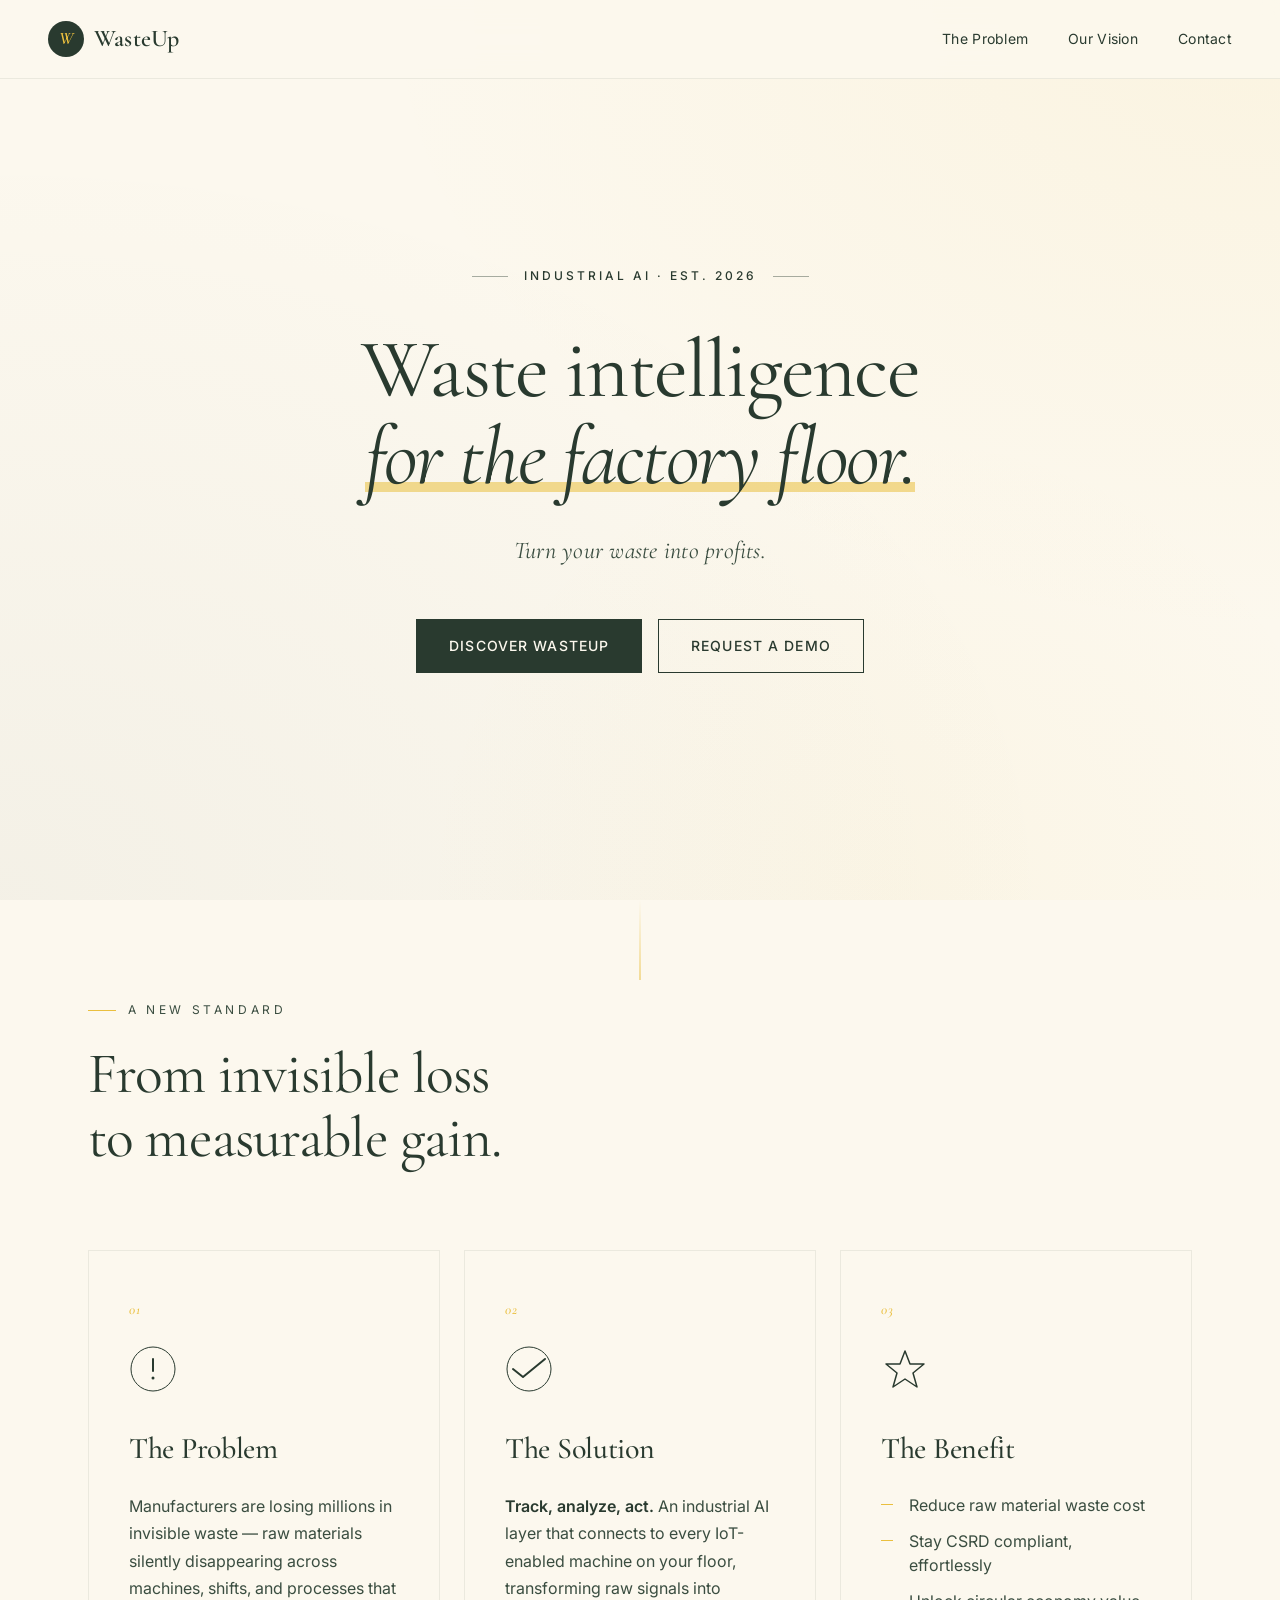
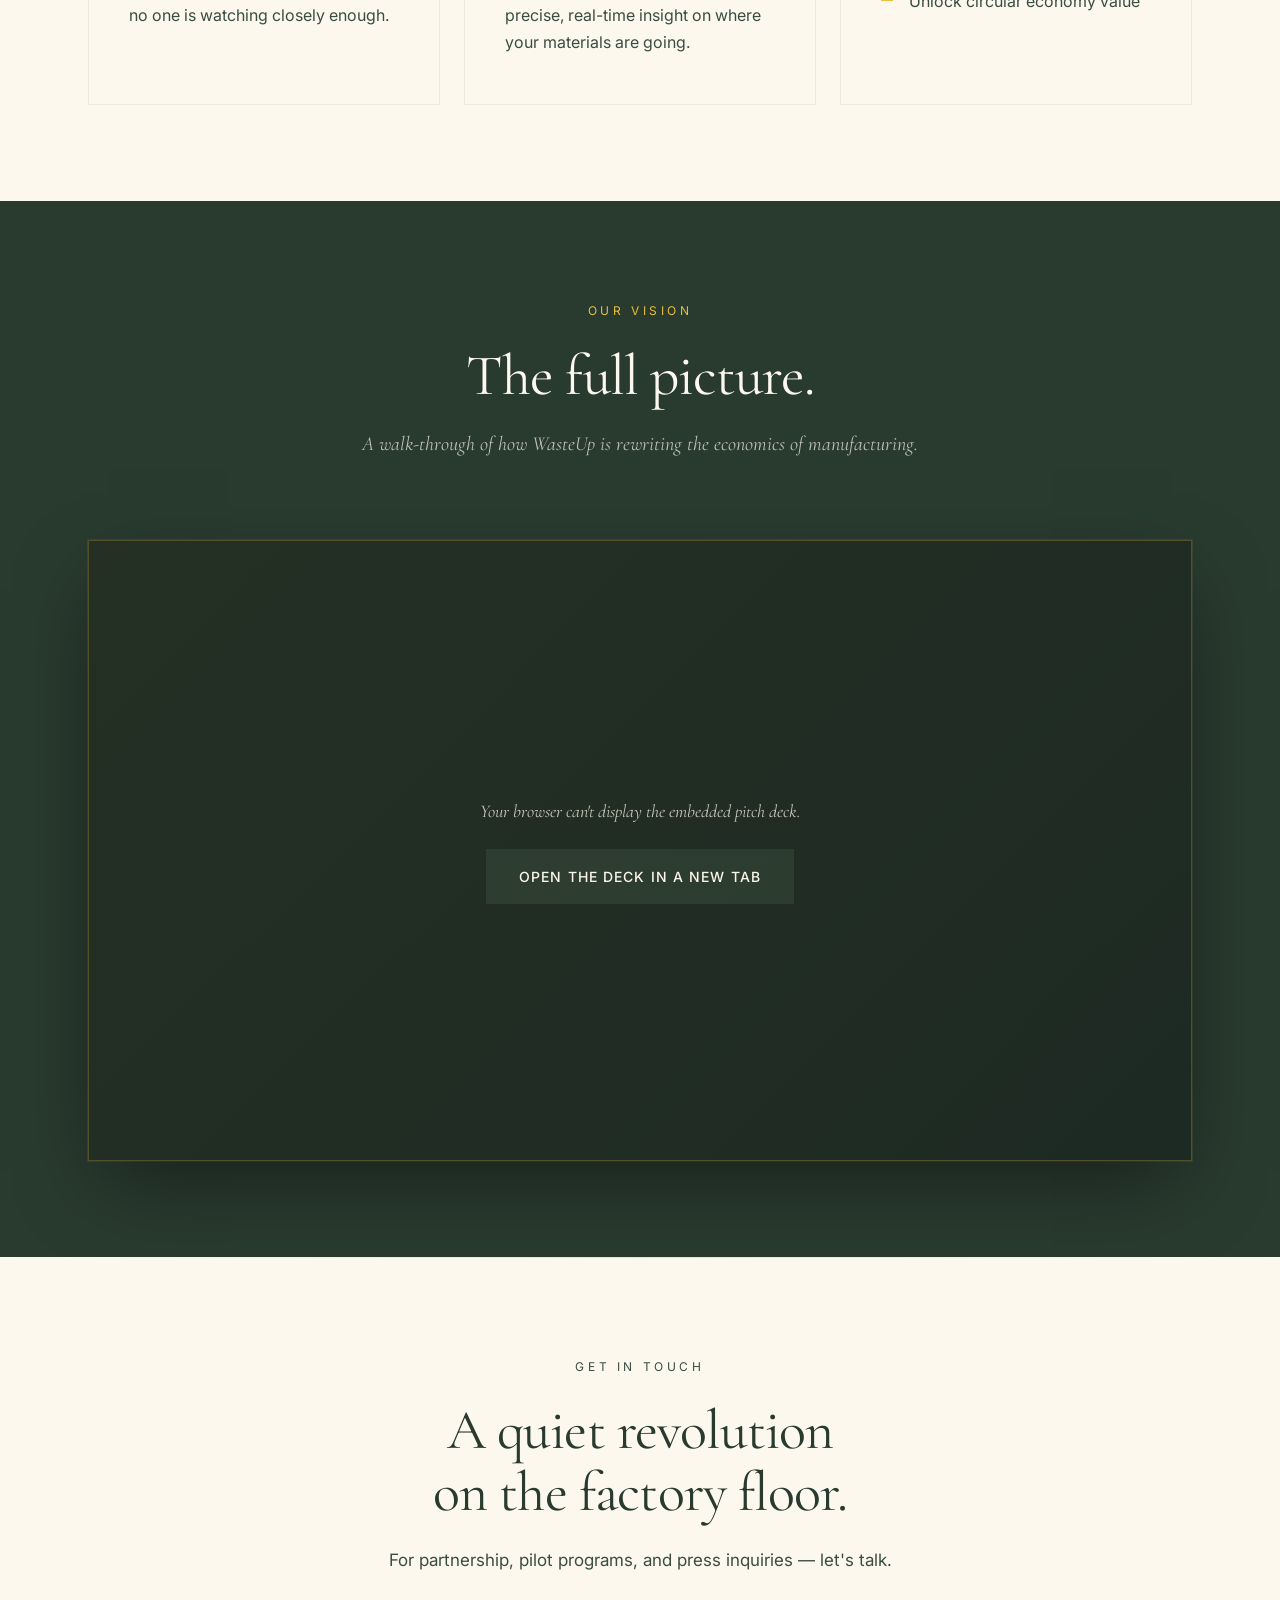
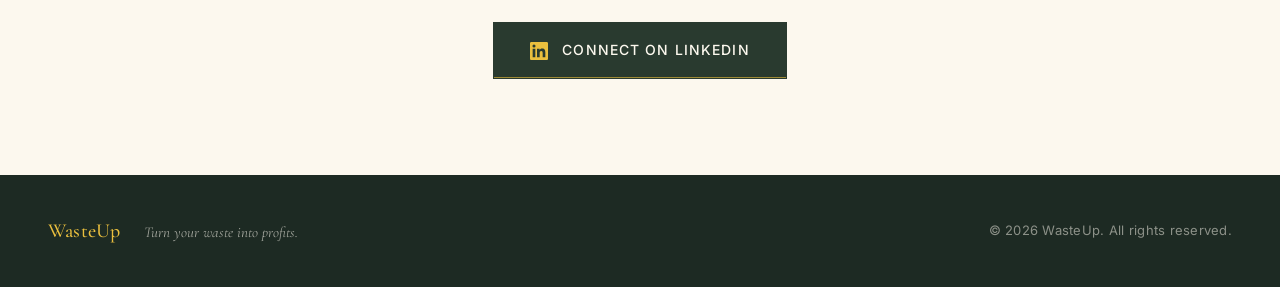
==== index.html @ 5fd1fd45 "chore: clean up repo to landing page only" ====
<!DOCTYPE html>
<html lang="en">
<head>
    <meta charset="UTF-8">
    <meta name="viewport" content="width=device-width, initial-scale=1.0">
    <title>WasteUp — Waste Intelligence for the Factory Floor</title>
    <link rel="preconnect" href="https://fonts.googleapis.com">
    <link rel="preconnect" href="https://fonts.gstatic.com" crossorigin>
    <link href="https://fonts.googleapis.com/css2?family=Cormorant+Garamond:wght@300;400;500;600;700&family=Inter:wght@300;400;500;600&display=swap" rel="stylesheet">
    <link rel="stylesheet" href="styles.css">
</head>
<body>

    <!-- Navigation -->
    <nav class="nav">
        <div class="nav-container">
            <a href="#" class="logo">
                <span class="logo-mark">W</span>
                <span class="logo-text">WasteUp</span>
            </a>
            <ul class="nav-links">
                <li><a href="#problem">The Problem</a></li>
                <li><a href="#deck">Our Vision</a></li>
                <li><a href="#contact">Contact</a></li>
            </ul>
        </div>
    </nav>

    <!-- Hero Section -->
    <section class="hero">
        <div class="hero-container">
            <div class="hero-eyebrow">
                <span class="eyebrow-line"></span>
                <span class="eyebrow-text">Industrial AI · Est. 2026</span>
                <span class="eyebrow-line"></span>
            </div>
            <h1 class="hero-heading">
                Waste intelligence<br>
                <em>for the factory floor.</em>
            </h1>
            <p class="hero-tagline">Turn your waste into profits.</p>
            <div class="hero-cta">
                <a href="#problem" class="btn btn-primary">Discover WasteUp</a>
                <a href="#contact" class="btn btn-secondary">Request a Demo</a>
            </div>
        </div>
        <div class="hero-decoration"></div>
    </section>

    <!-- Three Cards Section -->
    <section class="cards-section" id="problem">
        <div class="section-container">
            <div class="section-header">
                <span class="section-label">A New Standard</span>
                <h2 class="section-heading">From invisible loss<br>to measurable gain.</h2>
            </div>

            <div class="cards-grid">
                <!-- Problem Card -->
                <article class="card card-problem">
                    <div class="card-number">01</div>
                    <div class="card-icon">
                        <svg viewBox="0 0 48 48" fill="none" xmlns="http://www.w3.org/2000/svg">
                            <circle cx="24" cy="24" r="22" stroke="currentColor" stroke-width="1"/>
                            <path d="M24 14V26" stroke="currentColor" stroke-width="2" stroke-linecap="round"/>
                            <circle cx="24" cy="33" r="1.5" fill="currentColor"/>
                        </svg>
                    </div>
                    <h3 class="card-title">The Problem</h3>
                    <p class="card-body">
                        Manufacturers are losing millions in invisible waste — raw materials silently disappearing across machines, shifts, and processes that no one is watching closely enough.
                    </p>
                </article>

                <!-- Solution Card -->
                <article class="card card-solution">
                    <div class="card-number">02</div>
                    <div class="card-icon">
                        <svg viewBox="0 0 48 48" fill="none" xmlns="http://www.w3.org/2000/svg">
                            <path d="M8 24L18 32L40 14" stroke="currentColor" stroke-width="2" stroke-linecap="round" stroke-linejoin="round"/>
                            <circle cx="24" cy="24" r="22" stroke="currentColor" stroke-width="1"/>
                        </svg>
                    </div>
                    <h3 class="card-title">The Solution</h3>
                    <p class="card-body">
                        <strong>Track, analyze, act.</strong> An industrial AI layer that connects to every IoT-enabled machine on your floor, transforming raw signals into precise, real-time insight on where your materials are going.
                    </p>
                </article>

                <!-- Benefit Card -->
                <article class="card card-benefit">
                    <div class="card-number">03</div>
                    <div class="card-icon">
                        <svg viewBox="0 0 48 48" fill="none" xmlns="http://www.w3.org/2000/svg">
                            <path d="M24 6L29 19L43 19L32 28L36 42L24 34L12 42L16 28L5 19L19 19L24 6Z" stroke="currentColor" stroke-width="1.5" stroke-linejoin="round"/>
                        </svg>
                    </div>
                    <h3 class="card-title">The Benefit</h3>
                    <ul class="card-list">
                        <li>Reduce raw material waste cost</li>
                        <li>Stay CSRD compliant, effortlessly</li>
                        <li>Unlock circular economy value</li>
                    </ul>
                </article>
            </div>
        </div>
    </section>

    <!-- Pitch Deck Section -->
    <section class="deck-section" id="deck">
        <div class="section-container">
            <div class="section-header section-header-center">
                <span class="section-label">Our Vision</span>
                <h2 class="section-heading">The full picture.</h2>
                <p class="section-subtitle">A walk-through of how WasteUp is rewriting the economics of manufacturing.</p>
            </div>

            <div class="deck-frame">
                <object
                    data="assets/PitchDeck_v1.pdf#view=FitH&toolbar=1&navpanes=0"
                    type="application/pdf"
                    width="100%"
                    height="100%">
                    <!-- Fallback for browsers that can't render PDFs inline (e.g. some mobile browsers) -->
                    <div class="deck-fallback">
                        <p>Your browser can't display the embedded pitch deck.</p>
                        <a href="assets/PitchDeck_v1.pdf" target="_blank" rel="noopener" class="btn btn-primary">
                            Open the deck in a new tab
                        </a>
                    </div>
                </object>
            </div>
        </div>
    </section>

    <!-- Contact / Footer Section -->
    <section class="contact-section" id="contact">
        <div class="section-container">
            <div class="contact-content">
                <span class="section-label section-label-light">Get in touch</span>
                <h2 class="contact-heading">A quiet revolution<br>on the factory floor.</h2>
                <p class="contact-subtitle">
                    For partnership, pilot programs, and press inquiries — let's talk.
                </p>

                <a href="https://www.linkedin.com/company/wasteup-tech/ " target="_blank" rel="noopener noreferrer" class="linkedin-btn" aria-label="Visit WasteUp on LinkedIn">
                    <svg viewBox="0 0 24 24" fill="currentColor" xmlns="http://www.w3.org/2000/svg">
                        <path d="M20.447 20.452h-3.554v-5.569c0-1.328-.027-3.037-1.852-3.037-1.853 0-2.136 1.445-2.136 2.939v5.667H9.351V9h3.414v1.561h.046c.477-.9 1.637-1.85 3.37-1.85 3.601 0 4.268 2.37 4.268 5.455v6.286zM5.337 7.433a2.062 2.062 0 01-2.063-2.065 2.063 2.063 0 112.063 2.065zm1.782 13.019H3.555V9h3.564v11.452zM22.225 0H1.771C.792 0 0 .774 0 1.729v20.542C0 23.227.792 24 1.771 24h20.451C23.2 24 24 23.227 24 22.271V1.729C24 .774 23.2 0 22.222 0h.003z"/>
                    </svg>
                    <span>Connect on LinkedIn</span>
                </a>
            </div>
        </div>
    </section>

    <footer class="footer">
        <div class="footer-container">
            <div class="footer-left">
                <span class="footer-logo">WasteUp</span>
                <span class="footer-tag">Turn your waste into profits.</span>
            </div>
            <div class="footer-right">
                <span>© 2026 WasteUp. All rights reserved.</span>
            </div>
        </div>
    </footer>

</body>
</html>
---- styles.css ----
/* ============================================
   WasteUp — Waste Intelligence for the Factory Floor
   Brand Palette:
     --forest:  #293A2F  (deep, grounded, premium)
     --gold:    #EABF3E  (rare, valuable, the unlock)
     --cream:   #FCF8EE  (calm, refined, considered)
   ============================================ */

:root {
    --forest: #293A2F;
    --forest-soft: #3a4d40;
    --forest-deep: #1d2a23;
    --gold: #EABF3E;
    --gold-soft: #f0d175;
    --cream: #FCF8EE;
    --cream-shadow: #f4ecd8;
    --ink: #1a1a1a;
    --whisper: rgba(41, 58, 47, 0.08);

    --serif: 'Cormorant Garamond', 'Playfair Display', Georgia, serif;
    --sans: 'Inter', -apple-system, BlinkMacSystemFont, 'Segoe UI', sans-serif;

    --max-width: 1200px;
    --gutter: clamp(1.5rem, 4vw, 3rem);

    --transition-slow: 0.6s cubic-bezier(0.16, 1, 0.3, 1);
    --transition-quick: 0.3s cubic-bezier(0.4, 0, 0.2, 1);
}

/* -------------------------------- Reset */
*, *::before, *::after {
    box-sizing: border-box;
    margin: 0;
    padding: 0;
}

html {
    scroll-behavior: smooth;
    -webkit-font-smoothing: antialiased;
    -moz-osx-font-smoothing: grayscale;
}

body {
    font-family: var(--sans);
    background-color: var(--cream);
    color: var(--forest);
    line-height: 1.6;
    overflow-x: hidden;
}

img, svg { display: block; max-width: 100%; }
ul { list-style: none; }
a { text-decoration: none; color: inherit; }

/* ============================================
   NAVIGATION
   ============================================ */
.nav {
    position: fixed;
    top: 0;
    left: 0;
    right: 0;
    z-index: 100;
    padding: 1.25rem var(--gutter);
    background: rgba(252, 248, 238, 0.85);
    backdrop-filter: blur(20px);
    -webkit-backdrop-filter: blur(20px);
    border-bottom: 1px solid var(--whisper);
}

.nav-container {
    max-width: var(--max-width);
    margin: 0 auto;
    display: flex;
    align-items: center;
    justify-content: space-between;
}

.logo {
    display: flex;
    align-items: center;
    gap: 0.625rem;
    font-family: var(--serif);
    font-weight: 600;
    color: var(--forest);
}

.logo-mark {
    display: inline-flex;
    align-items: center;
    justify-content: center;
    width: 36px;
    height: 36px;
    background: var(--forest);
    color: var(--gold);
    border-radius: 50%;
    font-size: 1.1rem;
    font-style: italic;
    letter-spacing: -0.02em;
}

.logo-text {
    font-size: 1.5rem;
    letter-spacing: 0.01em;
}

.nav-links {
    display: flex;
    gap: 2.5rem;
}

.nav-links a {
    font-size: 0.875rem;
    font-weight: 400;
    letter-spacing: 0.02em;
    color: var(--forest);
    position: relative;
    padding-bottom: 4px;
    transition: color var(--transition-quick);
}

.nav-links a::after {
    content: '';
    position: absolute;
    bottom: 0;
    left: 0;
    width: 0;
    height: 1px;
    background: var(--gold);
    transition: width var(--transition-slow);
}

.nav-links a:hover {
    color: var(--forest-deep);
}

.nav-links a:hover::after {
    width: 100%;
}

@media (max-width: 640px) {
    .nav-links { display: none; }
}

/* ============================================
   HERO SECTION
   ============================================ */
.hero {
    position: relative;
    min-height: 100vh;
    display: flex;
    align-items: center;
    justify-content: center;
    padding: 8rem var(--gutter) 6rem;
    overflow: hidden;
    background:
        radial-gradient(ellipse at top right, rgba(234, 191, 62, 0.08) 0%, transparent 50%),
        radial-gradient(ellipse at bottom left, rgba(41, 58, 47, 0.04) 0%, transparent 60%),
        var(--cream);
}

.hero-container {
    position: relative;
    z-index: 2;
    max-width: 960px;
    text-align: center;
}

.hero-eyebrow {
    display: inline-flex;
    align-items: center;
    gap: 1rem;
    margin-bottom: 2.5rem;
    color: var(--forest);
    opacity: 0.7;
    animation: fadeUp 1s ease 0.1s both;
}

.eyebrow-line {
    display: inline-block;
    width: 36px;
    height: 1px;
    background: var(--forest);
    opacity: 0.4;
}

.eyebrow-text {
    font-size: 0.75rem;
    text-transform: uppercase;
    letter-spacing: 0.25em;
    font-weight: 500;
}

.hero-heading {
    font-family: var(--serif);
    font-weight: 400;
    font-size: clamp(2.5rem, 6.5vw, 5.5rem);
    line-height: 1.05;
    letter-spacing: -0.02em;
    color: var(--forest);
    margin-bottom: 2rem;
    animation: fadeUp 1.1s ease 0.25s both;
}

.hero-heading em {
    font-style: italic;
    color: var(--forest);
    position: relative;
    display: inline-block;
}

.hero-heading em::after {
    content: '';
    position: absolute;
    bottom: 0.1em;
    left: 0;
    right: 0;
    height: 0.12em;
    background: var(--gold);
    opacity: 0.55;
    z-index: -1;
}

.hero-tagline {
    font-family: var(--serif);
    font-style: italic;
    font-size: clamp(1.125rem, 2vw, 1.5rem);
    color: var(--forest-soft);
    margin-bottom: 3rem;
    letter-spacing: 0.01em;
    animation: fadeUp 1.1s ease 0.4s both;
}

.hero-cta {
    display: flex;
    gap: 1rem;
    justify-content: center;
    flex-wrap: wrap;
    animation: fadeUp 1.1s ease 0.55s both;
}

/* Buttons */
.btn {
    display: inline-flex;
    align-items: center;
    justify-content: center;
    padding: 0.95rem 2rem;
    font-size: 0.875rem;
    font-weight: 500;
    letter-spacing: 0.08em;
    text-transform: uppercase;
    border: 1px solid transparent;
    cursor: pointer;
    transition: all var(--transition-slow);
    position: relative;
    overflow: hidden;
}

.btn-primary {
    background: var(--forest);
    color: var(--cream);
    border-color: var(--forest);
}

.btn-primary:hover {
    background: var(--forest-deep);
    transform: translateY(-2px);
    box-shadow: 0 12px 30px rgba(41, 58, 47, 0.25);
}

.btn-secondary {
    background: transparent;
    color: var(--forest);
    border-color: var(--forest);
}

.btn-secondary:hover {
    background: var(--forest);
    color: var(--gold);
}

.hero-decoration {
    position: absolute;
    bottom: -50%;
    right: -10%;
    width: 80%;
    height: 100%;
    background: radial-gradient(circle, rgba(234, 191, 62, 0.05) 0%, transparent 70%);
    pointer-events: none;
}

@keyframes fadeUp {
    from { opacity: 0; transform: translateY(20px); }
    to { opacity: 1; transform: translateY(0); }
}

/* ============================================
   SHARED SECTION ELEMENTS
   ============================================ */
.section-container {
    max-width: var(--max-width);
    margin: 0 auto;
    padding: 6rem var(--gutter);
}

.section-header {
    margin-bottom: 5rem;
    max-width: 760px;
}

.section-header-center {
    margin-left: auto;
    margin-right: auto;
    text-align: center;
}

.section-label {
    display: inline-block;
    font-size: 0.75rem;
    text-transform: uppercase;
    letter-spacing: 0.3em;
    color: var(--forest-soft);
    margin-bottom: 1.5rem;
    padding-left: 2.5rem;
    position: relative;
}

.section-label::before {
    content: '';
    position: absolute;
    left: 0;
    top: 50%;
    width: 28px;
    height: 1px;
    background: var(--gold);
}

.section-header-center .section-label {
    padding-left: 0;
    padding-top: 0;
}

.section-header-center .section-label::before { display: none; }

.section-heading {
    font-family: var(--serif);
    font-weight: 400;
    font-size: clamp(2rem, 4.5vw, 3.75rem);
    line-height: 1.1;
    letter-spacing: -0.015em;
    color: var(--forest);
}

.section-subtitle {
    font-family: var(--serif);
    font-style: italic;
    font-size: 1.25rem;
    color: var(--forest-soft);
    margin-top: 1.25rem;
    max-width: 580px;
    margin-left: auto;
    margin-right: auto;
}

/* ============================================
   THREE CARDS
   ============================================ */
.cards-section {
    background: var(--cream);
    position: relative;
}

.cards-section::before {
    content: '';
    position: absolute;
    top: 0;
    left: 50%;
    transform: translateX(-50%);
    width: 1px;
    height: 80px;
    background: linear-gradient(to bottom, transparent, var(--gold));
}

.cards-grid {
    display: grid;
    grid-template-columns: repeat(auto-fit, minmax(280px, 1fr));
    gap: 1.5rem;
}

.card {
    position: relative;
    padding: 3rem 2.5rem;
    background: var(--cream);
    border: 1px solid var(--whisper);
    transition: all var(--transition-slow);
    overflow: hidden;
    cursor: default;
}

.card::before {
    content: '';
    position: absolute;
    top: 0;
    left: 0;
    right: 0;
    height: 2px;
    background: var(--gold);
    transform: scaleX(0);
    transform-origin: left;
    transition: transform var(--transition-slow);
}

.card:hover {
    background: #ffffff;
    transform: translateY(-6px);
    box-shadow: 0 30px 60px -20px rgba(41, 58, 47, 0.18);
    border-color: transparent;
}

.card:hover::before {
    transform: scaleX(1);
}

.card-number {
    font-family: var(--serif);
    font-style: italic;
    font-size: 0.875rem;
    color: var(--gold);
    letter-spacing: 0.1em;
    margin-bottom: 1.5rem;
    font-weight: 500;
}

.card-icon {
    width: 48px;
    height: 48px;
    color: var(--forest);
    margin-bottom: 2rem;
    transition: color var(--transition-quick), transform var(--transition-slow);
}

.card:hover .card-icon {
    color: var(--gold);
    transform: rotate(-6deg);
}

.card-title {
    font-family: var(--serif);
    font-weight: 500;
    font-size: 1.875rem;
    color: var(--forest);
    margin-bottom: 1.25rem;
    letter-spacing: -0.01em;
}

.card-body {
    font-size: 1rem;
    line-height: 1.7;
    color: var(--forest-soft);
}

.card-body strong {
    color: var(--forest);
    font-weight: 600;
}

.card-list {
    display: flex;
    flex-direction: column;
    gap: 0.75rem;
}

.card-list li {
    position: relative;
    padding-left: 1.75rem;
    font-size: 1rem;
    color: var(--forest-soft);
    line-height: 1.5;
}

.card-list li::before {
    content: '';
    position: absolute;
    left: 0;
    top: 0.65em;
    width: 12px;
    height: 1px;
    background: var(--gold);
}

/* ============================================
   PITCH DECK
   ============================================ */
.deck-section {
    background: var(--forest);
    color: var(--cream);
    position: relative;
}

.deck-section .section-label {
    color: var(--gold);
}

.deck-section .section-label::before {
    background: var(--gold);
}

.deck-section .section-heading {
    color: var(--cream);
}

.deck-section .section-subtitle {
    color: rgba(252, 248, 238, 0.7);
}

.deck-frame {
    position: relative;
    width: 100%;
    aspect-ratio: 16 / 9;
    background: var(--forest-deep);
    border: 1px solid rgba(234, 191, 62, 0.25);
    box-shadow:
        0 30px 80px -20px rgba(0, 0, 0, 0.5),
        0 0 0 1px rgba(234, 191, 62, 0.1);
    overflow: hidden;
}

.deck-frame::before {
    content: '';
    position: absolute;
    inset: 0;
    background: linear-gradient(135deg, rgba(234, 191, 62, 0.04), transparent);
    pointer-events: none;
    z-index: 1;
}

.deck-frame iframe,
.deck-frame object,
.deck-frame embed {
    width: 100%;
    height: 100%;
    border: 0;
    display: block;
}

.deck-fallback {
    position: absolute;
    inset: 0;
    display: flex;
    flex-direction: column;
    align-items: center;
    justify-content: center;
    gap: 1.5rem;
    padding: 2rem;
    text-align: center;
    color: var(--cream);
    background: var(--forest-deep);
}

.deck-fallback p {
    font-family: var(--serif);
    font-style: italic;
    font-size: 1.125rem;
    color: rgba(252, 248, 238, 0.75);
    max-width: 400px;
}

/* ============================================
   CONTACT SECTION
   ============================================ */
.contact-section {
    background: var(--cream);
    position: relative;
    overflow: hidden;
}

.contact-section::before {
    content: '';
    position: absolute;
    top: 0;
    left: 0;
    right: 0;
    height: 1px;
    background: linear-gradient(90deg, transparent, var(--gold), transparent);
    opacity: 0.4;
}

.contact-content {
    text-align: center;
    max-width: 720px;
    margin: 0 auto;
}

.section-label-light {
    padding-left: 0;
}

.section-label-light::before {
    display: none;
}

.contact-heading {
    font-family: var(--serif);
    font-weight: 400;
    font-size: clamp(2rem, 4.5vw, 3.5rem);
    line-height: 1.1;
    letter-spacing: -0.015em;
    color: var(--forest);
    margin-bottom: 1.5rem;
}

.contact-subtitle {
    font-size: 1.0625rem;
    color: var(--forest-soft);
    margin-bottom: 3rem;
    line-height: 1.6;
}

.linkedin-btn {
    display: inline-flex;
    align-items: center;
    gap: 0.875rem;
    padding: 1rem 2.25rem;
    background: var(--forest);
    color: var(--cream);
    font-size: 0.875rem;
    font-weight: 500;
    letter-spacing: 0.08em;
    text-transform: uppercase;
    border: 1px solid var(--forest);
    transition: all var(--transition-slow);
    position: relative;
    overflow: hidden;
}

.linkedin-btn svg {
    width: 18px;
    height: 18px;
    color: var(--gold);
    transition: transform var(--transition-quick);
}

.linkedin-btn::after {
    content: '';
    position: absolute;
    inset: 0;
    background: var(--gold);
    transform: translateY(100%);
    transition: transform var(--transition-slow);
    z-index: 0;
}

.linkedin-btn span,
.linkedin-btn svg {
    position: relative;
    z-index: 1;
}

.linkedin-btn:hover {
    color: var(--forest);
    border-color: var(--gold);
    transform: translateY(-2px);
    box-shadow: 0 12px 30px rgba(234, 191, 62, 0.3);
}

.linkedin-btn:hover svg {
    color: var(--forest);
    transform: scale(1.1);
}

.linkedin-btn:hover::after {
    transform: translateY(0);
}

/* ============================================
   FOOTER
   ============================================ */
.footer {
    background: var(--forest-deep);
    color: var(--cream);
    padding: 2.5rem var(--gutter);
}

.footer-container {
    max-width: var(--max-width);
    margin: 0 auto;
    display: flex;
    align-items: center;
    justify-content: space-between;
    gap: 1.5rem;
    flex-wrap: wrap;
}

.footer-left {
    display: flex;
    align-items: baseline;
    gap: 1.5rem;
    flex-wrap: wrap;
}

.footer-logo {
    font-family: var(--serif);
    font-size: 1.25rem;
    font-weight: 500;
    color: var(--gold);
    letter-spacing: 0.01em;
}

.footer-tag {
    font-family: var(--serif);
    font-style: italic;
    font-size: 0.9375rem;
    color: rgba(252, 248, 238, 0.6);
}

.footer-right {
    font-size: 0.8125rem;
    color: rgba(252, 248, 238, 0.5);
    letter-spacing: 0.02em;
}

/* ============================================
   RESPONSIVE
   ============================================ */
@media (max-width: 768px) {
    .section-container { padding: 4.5rem var(--gutter); }
    .section-header { margin-bottom: 3rem; }
    .card { padding: 2.25rem 1.75rem; }
    .hero-cta { flex-direction: column; width: 100%; max-width: 320px; margin: 0 auto; }
    .btn { width: 100%; }
    .footer-container { flex-direction: column; text-align: center; }
}

@media (prefers-reduced-motion: reduce) {
    *, *::before, *::after {
        animation-duration: 0.01ms !important;
        transition-duration: 0.01ms !important;
    }
    html { scroll-behavior: auto; }
}
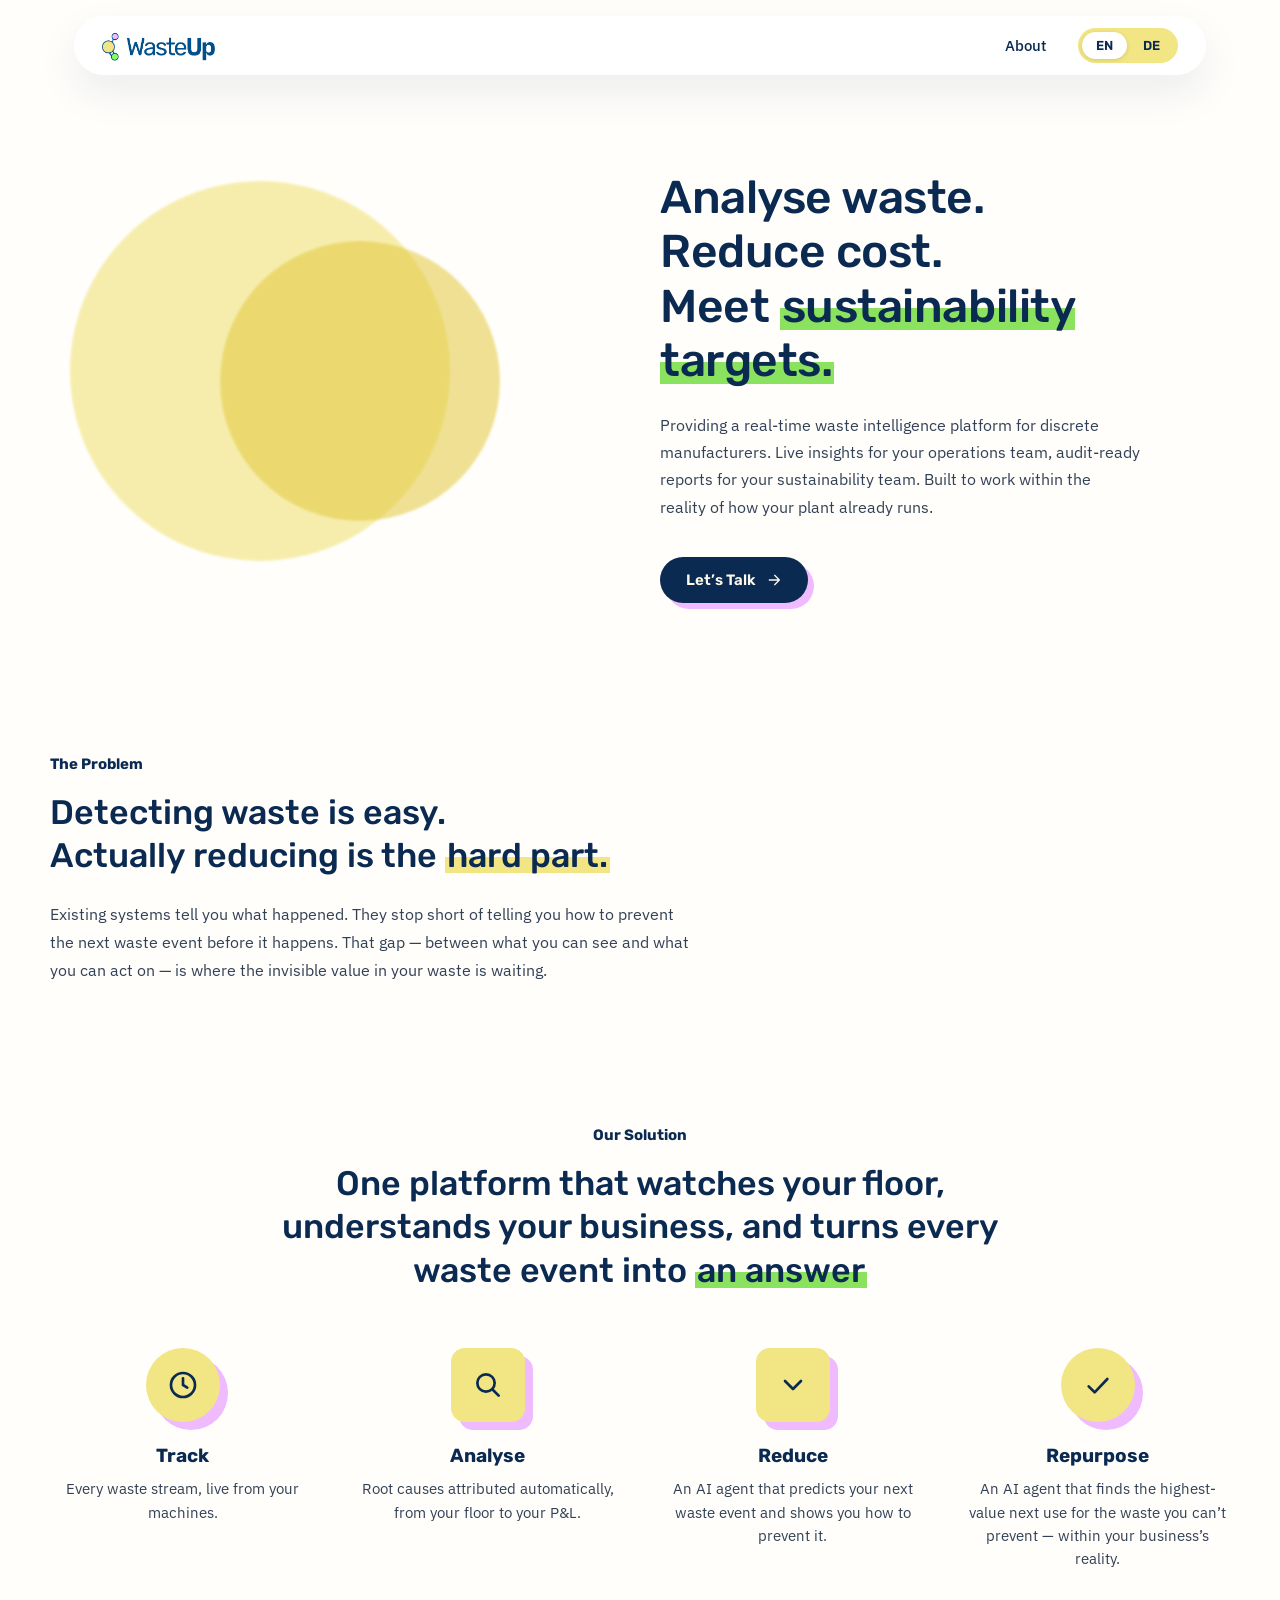
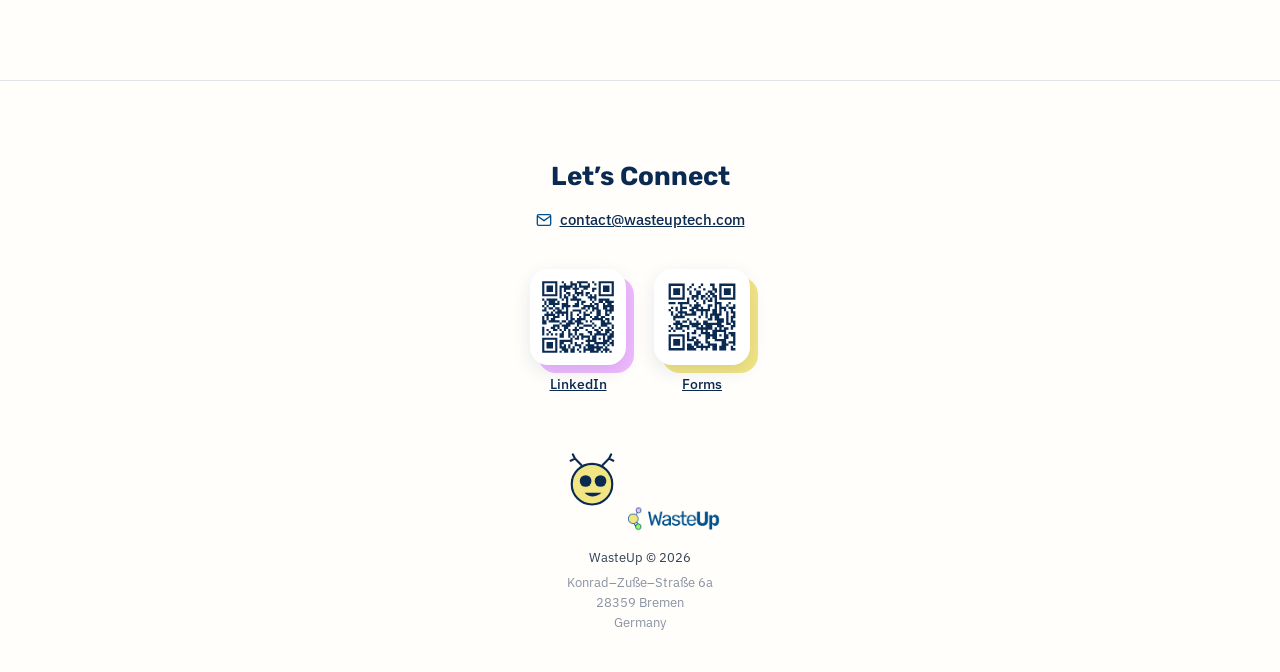
==== commit 69737d8e: "Point Forms QR/links at the real Google Form The Forms QR pattern was a leftover from the brochure a" ====
--- a/index.html
+++ b/index.html
@@ -1,169 +1,148 @@
 <!DOCTYPE html>
 <html lang="en">
 <head>
-    <meta charset="UTF-8">
-    <meta name="viewport" content="width=device-width, initial-scale=1.0">
-    <title>WasteUp — Waste Intelligence for the Factory Floor</title>
-    <link rel="preconnect" href="https://fonts.googleapis.com">
-    <link rel="preconnect" href="https://fonts.gstatic.com" crossorigin>
-    <link href="https://fonts.googleapis.com/css2?family=Cormorant+Garamond:wght@300;400;500;600;700&family=Inter:wght@300;400;500;600&display=swap" rel="stylesheet">
-    <link rel="stylesheet" href="styles.css">
+<meta charset="UTF-8">
+<meta name="viewport" content="width=device-width, initial-scale=1.0">
+<title>WasteUp — Waste Intelligence for the Factory Floor</title>
+<meta name="description" content="A real-time waste intelligence platform for discrete manufacturers. Analyse waste, reduce cost, meet sustainability targets.">
+<link rel="preconnect" href="https://fonts.googleapis.com">
+<link rel="preconnect" href="https://fonts.gstatic.com" crossorigin>
+<link href="https://fonts.googleapis.com/css2?family=Rubik:wght@400;500;600;700;800&family=IBM+Plex+Sans:ital,wght@0,400;0,500;0,600;1,400&display=swap" rel="stylesheet">
+<link rel="stylesheet" href="css/styles.css">
 </head>
 <body>
 
-    <!-- Navigation -->
-    <nav class="nav">
-        <div class="nav-container">
-            <a href="#" class="logo">
-                <span class="logo-mark">W</span>
-                <span class="logo-text">WasteUp</span>
-            </a>
-            <ul class="nav-links">
-                <li><a href="#problem">The Problem</a></li>
-                <li><a href="#deck">Our Vision</a></li>
-                <li><a href="#contact">Contact</a></li>
-            </ul>
+<nav class="site-nav">
+  <div class="nav-pill">
+    <a href="index.html" class="logo">
+      <img src="assets/wasteup-logo.png" alt="WasteUp" class="logo-img">
+    </a>
+    <div class="nav-right">
+      <ul class="nav-links">
+        <li><a href="about.html">About</a></li>
+      </ul>
+      <div class="lang-toggle" role="group" aria-label="Language">
+        <button type="button" class="active">EN</button>
+        <button type="button">DE</button>
+      </div>
+    </div>
+  </div>
+</nav>
+
+<header class="hero">
+  <div class="hero-inner">
+    <div class="hero-blobs" aria-hidden="true">
+      <div class="blob blob-a"></div>
+      <div class="blob blob-b"></div>
+    </div>
+    <div class="hero-copy wu-reveal">
+      <h1>Analyse waste.<br>Reduce cost.<br>Meet <span class="hl-green">sustainability targets.</span></h1>
+      <p>Providing a real-time waste intelligence platform for discrete manufacturers. Live insights for your operations team, audit-ready reports for your sustainability team. Built to work within the reality of how your plant already runs.</p>
+      <div class="btn-shadow-wrap">
+        <a href="about.html#join" class="btn btn-primary">Let&rsquo;s Talk
+          <svg width="16" height="16" viewBox="0 0 24 24" fill="none" stroke="currentColor" stroke-width="2" stroke-linecap="round" stroke-linejoin="round"><path d="M5 12h14M13 5l7 7-7 7"/></svg>
+        </a>
+      </div>
+    </div>
+  </div>
+</header>
+
+<section class="problem wu-reveal">
+  <div class="section-inner">
+    <span class="eyebrow">The Problem</span>
+    <h2>Detecting waste is easy.<br>Actually reducing is the <span class="hl-yellow">hard part.</span></h2>
+    <p>Existing systems tell you what happened. They stop short of telling you how to prevent the next waste event before it happens. That gap &mdash; between what you can see and what you can act on &mdash; is where the invisible value in your waste is waiting.</p>
+  </div>
+</section>
+
+<section class="solution wu-reveal">
+  <div class="section-inner">
+    <span class="eyebrow">Our Solution</span>
+    <h2>One platform that watches your floor, understands your business, and turns every waste event into <span class="hl-green">an answer</span></h2>
+
+    <div class="feature-grid">
+      <div class="feature">
+        <div class="feature-icon-wrap round">
+          <div class="feature-icon">
+            <svg viewBox="0 0 24 24" fill="none" stroke="var(--navy)" stroke-width="2" stroke-linecap="round"><circle cx="12" cy="12" r="9"/><path d="M12 7v5l3.2 2"/></svg>
+          </div>
         </div>
-    </nav>
+        <h3>Track</h3>
+        <p>Every waste stream, live from your machines.</p>
+      </div>
+      <div class="feature">
+        <div class="feature-icon-wrap square">
+          <div class="feature-icon">
+            <svg viewBox="0 0 24 24" fill="none" stroke="var(--navy)" stroke-width="2" stroke-linecap="round"><circle cx="10.5" cy="10.5" r="6.5"/><path d="M20 20l-4.8-4.8"/></svg>
+          </div>
+        </div>
+        <h3>Analyse</h3>
+        <p>Root causes attributed automatically, from your floor to your P&amp;L.</p>
+      </div>
+      <div class="feature">
+        <div class="feature-icon-wrap square">
+          <div class="feature-icon">
+            <svg viewBox="0 0 24 24" fill="none" stroke="var(--navy)" stroke-width="2" stroke-linecap="round" stroke-linejoin="round"><path d="M6 9l6 6 6-6"/></svg>
+          </div>
+        </div>
+        <h3>Reduce</h3>
+        <p>An AI agent that predicts your next waste event and shows you how to prevent it.</p>
+      </div>
+      <div class="feature">
+        <div class="feature-icon-wrap round">
+          <div class="feature-icon">
+            <svg viewBox="0 0 24 24" fill="none" stroke="var(--navy)" stroke-width="2" stroke-linecap="round" stroke-linejoin="round"><path d="M5 13l4.5 4.5L19 7.5"/></svg>
+          </div>
+        </div>
+        <h3>Repurpose</h3>
+        <p>An AI agent that finds the highest-value next use for the waste you can&rsquo;t prevent &mdash; within your business&rsquo;s reality.</p>
+      </div>
+    </div>
+  </div>
+</section>
 
-    <!-- Hero Section -->
-    <section class="hero">
-        <div class="hero-container">
-            <div class="hero-eyebrow">
-                <span class="eyebrow-line"></span>
-                <span class="eyebrow-text">Industrial AI · Est. 2026</span>
-                <span class="eyebrow-line"></span>
-            </div>
-            <h1 class="hero-heading">
-                Waste intelligence<br>
-                <em>for the factory floor.</em>
-            </h1>
-            <p class="hero-tagline">Turn your waste into profits.</p>
-            <div class="hero-cta">
-                <a href="#problem" class="btn btn-primary">Discover WasteUp</a>
-                <a href="#contact" class="btn btn-secondary">Request a Demo</a>
-            </div>
-        </div>
-        <div class="hero-decoration"></div>
-    </section>
+<footer class="site-footer wu-reveal" id="contact">
+  <h2>Let&rsquo;s Connect</h2>
+  <a href="mailto:contact@wasteuptech.com" class="contact-row">
+    <svg width="16" height="16" viewBox="0 0 24 24" fill="none" stroke="var(--blue)" stroke-width="2"><rect x="2" y="4" width="20" height="16" rx="2"/><path d="M2 6l10 7 10-7"/></svg>
+    contact@wasteuptech.com
+  </a>
 
-    <!-- Three Cards Section -->
-    <section class="cards-section" id="problem">
-        <div class="section-container">
-            <div class="section-header">
-                <span class="section-label">A New Standard</span>
-                <h2 class="section-heading">From invisible loss<br>to measurable gain.</h2>
-            </div>
+  <div class="qr-grid">
+    <div class="qr-card">
+      <div class="qr-frame-wrap pink">
+        <a class="qr-frame" href="https://www.linkedin.com/company/wasteup-tech/" target="_blank" rel="noopener noreferrer" aria-label="WasteUp on LinkedIn">
+          <svg viewBox="0 0 70 70"><path d="M2,2H4V4H2zM4,2H6V4H4zM6,2H8V4H6zM8,2H10V4H8zM10,2H12V4H10zM12,2H14V4H12zM14,2H16V4H14zM20,2H22V4H20zM28,2H30V4H28zM34,2H36V4H34zM36,2H38V4H36zM38,2H40V4H38zM40,2H42V4H40zM42,2H44V4H42zM48,2H50V4H48zM54,2H56V4H54zM56,2H58V4H56zM58,2H60V4H58zM60,2H62V4H60zM62,2H64V4H62zM64,2H66V4H64zM66,2H68V4H66zM2,4H4V6H2zM14,4H16V6H14zM22,4H24V6H22zM28,4H30V6H28zM30,4H32V6H30zM32,4H34V6H32zM36,4H38V6H36zM44,4H46V6H44zM50,4H52V6H50zM54,4H56V6H54zM66,4H68V6H66zM2,6H4V8H2zM6,6H8V8H6zM8,6H10V8H8zM10,6H12V8H10zM14,6H16V8H14zM18,6H20V8H18zM20,6H22V8H20zM22,6H24V8H22zM24,6H26V8H24zM26,6H28V8H26zM28,6H30V8H28zM32,6H34V8H32zM36,6H38V8H36zM38,6H40V8H38zM40,6H42V8H40zM42,6H44V8H42zM44,6H46V8H44zM54,6H56V8H54zM58,6H60V8H58zM60,6H62V8H60zM62,6H64V8H62zM66,6H68V8H66zM2,8H4V10H2zM6,8H8V10H6zM8,8H10V10H8zM10,8H12V10H10zM14,8H16V10H14zM18,8H20V10H18zM22,8H24V10H22zM24,8H26V10H24zM26,8H28V10H26zM30,8H32V10H30zM32,8H34V10H32zM34,8H36V10H34zM40,8H42V10H40zM42,8H44V10H42zM48,8H50V10H48zM50,8H52V10H50zM54,8H56V10H54zM58,8H60V10H58zM60,8H62V10H60zM62,8H64V10H62zM66,8H68V10H66zM2,10H4V12H2zM6,10H8V12H6zM8,10H10V12H8zM10,10H12V12H10zM14,10H16V12H14zM18,10H20V12H18zM22,10H24V12H22zM32,10H34V12H32zM38,10H40V12H38zM48,10H50V12H48zM54,10H56V12H54zM58,10H60V12H58zM60,10H62V12H60zM62,10H64V12H62zM66,10H68V12H66zM2,12H4V14H2zM14,12H16V14H14zM18,12H20V14H18zM24,12H26V14H24zM26,12H28V14H26zM32,12H34V14H32zM34,12H36V14H34zM36,12H38V14H36zM38,12H40V14H38zM42,12H44V14H42zM44,12H46V14H44zM54,12H56V14H54zM66,12H68V14H66zM2,14H4V16H2zM4,14H6V16H4zM6,14H8V16H6zM8,14H10V16H8zM10,14H12V16H10zM12,14H14V16H12zM14,14H16V16H14zM18,14H20V16H18zM22,14H24V16H22zM26,14H28V16H26zM30,14H32V16H30zM34,14H36V16H34zM38,14H40V16H38zM42,14H44V16H42zM46,14H48V16H46zM50,14H52V16H50zM54,14H56V16H54zM56,14H58V16H56zM58,14H60V16H58zM60,14H62V16H60zM62,14H64V16H62zM64,14H66V16H64zM66,14H68V16H66zM18,16H20V18H18zM22,16H24V18H22zM24,16H26V18H24zM30,16H32V18H30zM32,16H34V18H32zM44,16H46V18H44zM46,16H48V18H46zM48,16H50V18H48zM50,16H52V18H50zM2,18H4V20H2zM6,18H8V20H6zM8,18H10V20H8zM10,18H12V20H10zM12,18H14V20H12zM14,18H16V20H14zM20,18H22V20H20zM24,18H26V20H24zM28,18H30V20H28zM30,18H32V20H30zM32,18H34V20H32zM34,18H36V20H34zM36,18H38V20H36zM46,18H48V20H46zM50,18H52V20H50zM54,18H56V20H54zM56,18H58V20H56zM58,18H60V20H58zM60,18H62V20H60zM62,18H64V20H62zM4,20H6V22H4zM8,20H10V22H8zM10,20H12V22H10zM12,20H14V22H12zM16,20H18V22H16zM24,20H26V22H24zM34,20H36V22H34zM38,20H40V22H38zM40,20H42V22H40zM48,20H50V22H48zM54,20H56V22H54zM56,20H58V22H56zM60,20H62V22H60zM62,20H64V22H62zM64,20H66V22H64zM66,20H68V22H66zM4,22H6V24H4zM8,22H10V24H8zM10,22H12V24H10zM12,22H14V24H12zM14,22H16V24H14zM16,22H18V24H16zM20,22H22V24H20zM22,22H24V24H22zM24,22H26V24H24zM32,22H34V24H32zM34,22H36V24H34zM38,22H40V24H38zM46,22H48V24H46zM50,22H52V24H50zM52,22H54V24H52zM58,22H60V24H58zM62,22H64V24H62zM64,22H66V24H64zM2,24H4V26H2zM6,24H8V26H6zM12,24H14V26H12zM20,24H22V26H20zM22,24H24V26H22zM24,24H26V26H24zM26,24H28V26H26zM30,24H32V26H30zM32,24H34V26H32zM34,24H36V26H34zM40,24H42V26H40zM42,24H44V26H42zM44,24H46V26H44zM46,24H48V26H46zM48,24H50V26H48zM52,24H54V26H52zM58,24H60V26H58zM60,24H62V26H60zM62,24H64V26H62zM64,24H66V26H64zM66,24H68V26H66zM4,26H6V28H4zM8,26H10V28H8zM10,26H12V28H10zM14,26H16V28H14zM16,26H18V28H16zM20,26H22V28H20zM24,26H26V28H24zM38,26H40V28H38zM40,26H42V28H40zM44,26H46V28H44zM48,26H50V28H48zM50,26H52V28H50zM52,26H54V28H52zM58,26H60V28H58zM60,26H62V28H60zM64,26H66V28H64zM66,26H68V28H66zM2,28H4V30H2zM4,28H6V30H4zM12,28H14V30H12zM16,28H18V30H16zM18,28H20V30H18zM24,28H26V30H24zM30,28H32V30H30zM32,28H34V30H32zM34,28H36V30H34zM36,28H38V30H36zM42,28H44V30H42zM48,28H50V30H48zM52,28H54V30H52zM54,28H56V30H54zM60,28H62V30H60zM62,28H64V30H62zM64,28H66V30H64zM66,28H68V30H66zM6,30H8V32H6zM10,30H12V32H10zM14,30H16V32H14zM16,30H18V32H16zM18,30H20V32H18zM20,30H22V32H20zM22,30H24V32H22zM24,30H26V32H24zM28,30H30V32H28zM36,30H38V32H36zM40,30H42V32H40zM46,30H48V32H46zM52,30H54V32H52zM54,30H56V32H54zM60,30H62V32H60zM64,30H66V32H64zM4,32H6V34H4zM6,32H8V34H6zM8,32H10V34H8zM10,32H12V34H10zM12,32H14V34H12zM16,32H18V34H16zM20,32H22V34H20zM24,32H26V34H24zM28,32H30V34H28zM34,32H36V34H34zM40,32H42V34H40zM42,32H44V34H42zM44,32H46V34H44zM52,32H54V34H52zM54,32H56V34H54zM60,32H62V34H60zM62,32H64V34H62zM2,34H4V36H2zM6,34H8V36H6zM12,34H14V36H12zM14,34H16V36H14zM16,34H18V36H16zM24,34H26V36H24zM28,34H30V36H28zM36,34H38V36H36zM40,34H42V36H40zM46,34H48V36H46zM50,34H52V36H50zM52,34H54V36H52zM56,34H58V36H56zM58,34H60V36H58zM66,34H68V36H66zM2,36H4V38H2zM6,36H8V38H6zM10,36H12V38H10zM12,36H14V38H12zM24,36H26V38H24zM28,36H30V38H28zM30,36H32V38H30zM34,36H36V38H34zM36,36H38V38H36zM38,36H40V38H38zM40,36H42V38H40zM48,36H50V38H48zM50,36H52V38H50zM52,36H54V38H52zM54,36H56V38H54zM56,36H58V38H56zM60,36H62V38H60zM62,36H64V38H62zM66,36H68V38H66zM2,38H4V40H2zM4,38H6V40H4zM8,38H10V40H8zM10,38H12V40H10zM12,38H14V40H12zM14,38H16V40H14zM16,38H18V40H16zM20,38H22V40H20zM22,38H24V40H22zM26,38H28V40H26zM28,38H30V40H28zM32,38H34V40H32zM34,38H36V40H34zM36,38H38V40H36zM42,38H44V40H42zM46,38H48V40H46zM56,38H58V40H56zM58,38H60V40H58zM62,38H64V40H62zM2,40H4V42H2zM4,40H6V42H4zM18,40H20V42H18zM24,40H26V42H24zM26,40H28V42H26zM28,40H30V42H28zM30,40H32V42H30zM34,40H36V42H34zM36,40H38V42H36zM38,40H40V42H38zM48,40H50V42H48zM56,40H58V42H56zM58,40H60V42H58zM60,40H62V42H60zM62,40H64V42H62zM64,40H66V42H64zM12,42H14V44H12zM14,42H16V44H14zM16,42H18V44H16zM20,42H22V44H20zM22,42H24V44H22zM24,42H26V44H24zM26,42H28V44H26zM34,42H36V44H34zM40,42H42V44H40zM42,42H44V44H42zM44,42H46V44H44zM46,42H48V44H46zM50,42H52V44H50zM56,42H58V44H56zM58,42H60V44H58zM60,42H62V44H60zM66,42H68V44H66zM2,44H4V46H2zM10,44H12V46H10zM12,44H14V46H12zM16,44H18V46H16zM22,44H24V46H22zM24,44H26V46H24zM32,44H34V46H32zM36,44H38V46H36zM38,44H40V46H38zM48,44H50V46H48zM54,44H56V46H54zM62,44H64V46H62zM66,44H68V46H66zM2,46H4V48H2zM6,46H8V48H6zM12,46H14V48H12zM14,46H16V48H14zM18,46H20V48H18zM22,46H24V48H22zM26,46H28V48H26zM30,46H32V48H30zM32,46H34V48H32zM34,46H36V48H34zM42,46H44V48H42zM50,46H52V48H50zM52,46H54V48H52zM56,46H58V48H56zM60,46H62V48H60zM62,46H64V48H62zM64,46H66V48H64zM2,48H4V50H2zM8,48H10V50H8zM20,48H22V50H20zM26,48H28V50H26zM32,48H34V50H32zM44,48H46V50H44zM46,48H48V50H46zM52,48H54V50H52zM54,48H56V50H54zM60,48H62V50H60zM62,48H64V50H62zM66,48H68V50H66zM2,50H4V52H2zM6,50H8V52H6zM10,50H12V52H10zM14,50H16V52H14zM18,50H20V52H18zM20,50H22V52H20zM26,50H28V52H26zM28,50H30V52H28zM32,50H34V52H32zM36,50H38V52H36zM38,50H40V52H38zM46,50H48V52H46zM50,50H52V52H50zM52,50H54V52H52zM54,50H56V52H54zM56,50H58V52H56zM58,50H60V52H58zM60,50H62V52H60zM64,50H66V52H64zM66,50H68V52H66zM18,52H20V54H18zM20,52H22V54H20zM26,52H28V54H26zM30,52H32V54H30zM34,52H36V54H34zM38,52H40V54H38zM40,52H42V54H40zM42,52H44V54H42zM44,52H46V54H44zM48,52H50V54H48zM50,52H52V54H50zM58,52H60V54H58zM62,52H64V54H62zM64,52H66V54H64zM66,52H68V54H66zM2,54H4V56H2zM4,54H6V56H4zM6,54H8V56H6zM8,54H10V56H8zM10,54H12V56H10zM12,54H14V56H12zM14,54H16V56H14zM28,54H30V56H28zM32,54H34V56H32zM34,54H36V56H34zM38,54H40V56H38zM44,54H46V56H44zM48,54H50V56H48zM50,54H52V56H50zM54,54H56V56H54zM58,54H60V56H58zM62,54H64V56H62zM64,54H66V56H64zM2,56H4V58H2zM14,56H16V58H14zM18,56H20V58H18zM20,56H22V58H20zM22,56H24V58H22zM24,56H26V58H24zM26,56H28V58H26zM28,56H30V58H28zM42,56H44V58H42zM44,56H46V58H44zM46,56H48V58H46zM48,56H50V58H48zM50,56H52V58H50zM58,56H60V58H58zM60,56H62V58H60zM62,56H64V58H62zM66,56H68V58H66zM2,58H4V60H2zM6,58H8V60H6zM8,58H10V60H8zM10,58H12V60H10zM14,58H16V60H14zM18,58H20V60H18zM20,58H22V60H20zM28,58H30V60H28zM32,58H34V60H32zM38,58H40V60H38zM44,58H46V60H44zM50,58H52V60H50zM52,58H54V60H52zM54,58H56V60H54zM56,58H58V60H56zM58,58H60V60H58zM60,58H62V60H60zM64,58H66V60H64zM66,58H68V60H66zM2,60H4V62H2zM6,60H8V62H6zM8,60H10V62H8zM10,60H12V62H10zM14,60H16V62H14zM18,60H20V62H18zM22,60H24V62H22zM26,60H28V62H26zM32,60H34V62H32zM34,60H36V62H34zM36,60H38V62H36zM42,60H44V62H42zM44,60H46V62H44zM46,60H48V62H46zM48,60H50V62H48zM52,60H54V62H52zM58,60H60V62H58zM62,60H64V62H62zM66,60H68V62H66zM2,62H4V64H2zM6,62H8V64H6zM8,62H10V64H8zM10,62H12V64H10zM14,62H16V64H14zM18,62H20V64H18zM20,62H22V64H20zM22,62H24V64H22zM26,62H28V64H26zM30,62H32V64H30zM36,62H38V64H36zM40,62H42V64H40zM44,62H46V64H44zM46,62H48V64H46zM48,62H50V64H48zM50,62H52V64H50zM52,62H54V64H52zM54,62H56V64H54zM56,62H58V64H56zM60,62H62V64H60zM2,64H4V66H2zM14,64H16V66H14zM20,64H22V66H20zM22,64H24V66H22zM24,64H26V66H24zM28,64H30V66H28zM30,64H32V66H30zM34,64H36V66H34zM40,64H42V66H40zM42,64H44V66H42zM44,64H46V66H44zM46,64H48V66H46zM48,64H50V66H48zM52,64H54V66H52zM54,64H56V66H54zM58,64H60V66H58zM60,64H62V66H60zM62,64H64V66H62zM2,66H4V68H2zM4,66H6V68H4zM6,66H8V68H6zM8,66H10V68H8zM10,66H12V68H10zM12,66H14V68H12zM14,66H16V68H14zM18,66H20V68H18zM22,66H24V68H22zM24,66H26V68H24zM28,66H30V68H28zM30,66H32V68H30zM36,66H38V68H36zM40,66H42V68H40zM46,66H48V68H46zM48,66H50V68H48zM50,66H52V68H50zM52,66H54V68H52zM56,66H58V68H56zM60,66H62V68H60zM64,66H66V68H64z" fill="var(--navy)"/></svg>
+        </a>
+      </div>
+      <a href="https://www.linkedin.com/company/wasteup-tech/" target="_blank" rel="noopener noreferrer" class="qr-label">LinkedIn</a>
+    </div>
+    <div class="qr-card">
+      <div class="qr-frame-wrap yellow">
+        <a class="qr-frame" href="https://forms.gle/VLgzcAVYSBBEfDJe8" target="_blank" rel="noopener noreferrer" aria-label="WasteUp forms">
+          <svg viewBox="0 0 33 33"><path d="M2,2H3V3H2zM3,2H4V3H3zM4,2H5V3H4zM5,2H6V3H5zM6,2H7V3H6zM7,2H8V3H7zM8,2H9V3H8zM12,2H13V3H12zM16,2H17V3H16zM20,2H21V3H20zM21,2H22V3H21zM24,2H25V3H24zM25,2H26V3H25zM26,2H27V3H26zM27,2H28V3H27zM28,2H29V3H28zM29,2H30V3H29zM30,2H31V3H30zM2,3H3V4H2zM8,3H9V4H8zM11,3H12V4H11zM15,3H16V4H15zM21,3H22V4H21zM24,3H25V4H24zM30,3H31V4H30zM2,4H3V5H2zM4,4H5V5H4zM5,4H6V5H5zM6,4H7V5H6zM8,4H9V5H8zM10,4H11V5H10zM13,4H14V5H13zM17,4H18V5H17zM21,4H22V5H21zM22,4H23V5H22zM24,4H25V5H24zM26,4H27V5H26zM27,4H28V5H27zM28,4H29V5H28zM30,4H31V5H30zM2,5H3V6H2zM4,5H5V6H4zM5,5H6V6H5zM6,5H7V6H6zM8,5H9V6H8zM11,5H12V6H11zM14,5H15V6H14zM15,5H16V6H15zM19,5H20V6H19zM20,5H21V6H20zM22,5H23V6H22zM24,5H25V6H24zM26,5H27V6H26zM27,5H28V6H27zM28,5H29V6H28zM30,5H31V6H30zM2,6H3V7H2zM4,6H5V7H4zM5,6H6V7H5zM6,6H7V7H6zM8,6H9V7H8zM11,6H12V7H11zM14,6H15V7H14zM15,6H16V7H15zM18,6H19V7H18zM20,6H21V7H20zM21,6H22V7H21zM24,6H25V7H24zM26,6H27V7H26zM27,6H28V7H27zM28,6H29V7H28zM30,6H31V7H30zM2,7H3V8H2zM8,7H9V8H8zM12,7H13V8H12zM13,7H14V8H13zM14,7H15V8H14zM16,7H17V8H16zM17,7H18V8H17zM19,7H20V8H19zM21,7H22V8H21zM22,7H23V8H22zM24,7H25V8H24zM30,7H31V8H30zM2,8H3V9H2zM3,8H4V9H3zM4,8H5V9H4zM5,8H6V9H5zM6,8H7V9H6zM7,8H8V9H7zM8,8H9V9H8zM10,8H11V9H10zM12,8H13V9H12zM14,8H15V9H14zM16,8H17V9H16zM18,8H19V9H18zM20,8H21V9H20zM22,8H23V9H22zM24,8H25V9H24zM25,8H26V9H25zM26,8H27V9H26zM27,8H28V9H27zM28,8H29V9H28zM29,8H30V9H29zM30,8H31V9H30zM10,9H11V10H10zM13,9H14V10H13zM17,9H18V10H17zM19,9H20V10H19zM20,9H21V10H20zM22,9H23V10H22zM2,10H3V11H2zM3,10H4V11H3zM4,10H5V11H4zM6,10H7V11H6zM7,10H8V11H7zM8,10H9V11H8zM9,10H10V11H9zM10,10H11V11H10zM14,10H15V11H14zM17,10H18V11H17zM22,10H23V11H22zM23,10H24V11H23zM24,10H25V11H24zM28,10H29V11H28zM7,11H8V12H7zM11,11H12V12H11zM13,11H14V12H13zM14,11H15V12H14zM15,11H16V12H15zM19,11H20V12H19zM20,11H21V12H20zM22,11H23V12H22zM24,11H25V12H24zM27,11H28V12H27zM30,11H31V12H30zM3,12H4V13H3zM5,12H6V13H5zM7,12H8V13H7zM8,12H9V13H8zM9,12H10V13H9zM12,12H13V13H12zM13,12H14V13H13zM14,12H15V13H14zM16,12H17V13H16zM19,12H20V13H19zM22,12H23V13H22zM24,12H25V13H24zM25,12H26V13H25zM26,12H27V13H26zM28,12H29V13H28zM29,12H30V13H29zM30,12H31V13H30zM2,13H3V14H2zM5,13H6V14H5zM7,13H8V14H7zM11,13H12V14H11zM12,13H13V14H12zM14,13H15V14H14zM15,13H16V14H15zM16,13H17V14H16zM17,13H18V14H17zM18,13H19V14H18zM19,13H20V14H19zM21,13H22V14H21zM22,13H23V14H22zM24,13H25V14H24zM26,13H27V14H26zM29,13H30V14H29zM3,14H4V15H3zM6,14H7V15H6zM7,14H8V15H7zM8,14H9V15H8zM9,14H10V15H9zM12,14H13V15H12zM13,14H14V15H13zM16,14H17V15H16zM18,14H19V15H18zM21,14H22V15H21zM22,14H23V15H22zM24,14H25V15H24zM27,14H28V15H27zM29,14H30V15H29zM30,14H31V15H30zM3,15H4V16H3zM5,15H6V16H5zM7,15H8V16H7zM9,15H10V16H9zM10,15H11V16H10zM11,15H12V16H11zM12,15H13V16H12zM13,15H14V16H13zM16,15H17V16H16zM18,15H19V16H18zM20,15H21V16H20zM21,15H22V16H21zM22,15H23V16H22zM23,15H24V16H23zM24,15H25V16H24zM27,15H28V16H27zM30,15H31V16H30zM4,16H5V17H4zM5,16H6V17H5zM6,16H7V17H6zM7,16H8V17H7zM8,16H9V17H8zM15,16H16V17H15zM18,16H19V17H18zM20,16H21V17H20zM22,16H23V17H22zM23,16H24V17H23zM27,16H28V17H27zM29,16H30V17H29zM30,16H31V17H30zM4,17H5V18H4zM10,17H11V18H10zM13,17H14V18H13zM19,17H20V18H19zM20,17H21V18H20zM22,17H23V18H22zM23,17H24V18H23zM24,17H25V18H24zM25,17H26V18H25zM27,17H28V18H27zM29,17H30V18H29zM5,18H6V19H5zM6,18H7V19H6zM8,18H9V19H8zM9,18H10V19H9zM11,18H12V19H11zM14,18H15V19H14zM17,18H18V19H17zM18,18H19V19H18zM23,18H24V19H23zM24,18H25V19H24zM25,18H26V19H25zM27,18H28V19H27zM29,18H30V19H29zM30,18H31V19H30zM4,19H5V20H4zM5,19H6V20H5zM6,19H7V20H6zM7,19H8V20H7zM11,19H12V20H11zM12,19H13V20H12zM13,19H14V20H13zM14,19H15V20H14zM15,19H16V20H15zM17,19H18V20H17zM18,19H19V20H18zM19,19H20V20H19zM20,19H21V20H20zM21,19H22V20H21zM22,19H23V20H22zM23,19H24V20H23zM24,19H25V20H24zM27,19H28V20H27zM28,19H29V20H28zM30,19H31V20H30zM2,20H3V21H2zM5,20H6V21H5zM7,20H8V21H7zM8,20H9V21H8zM9,20H10V21H9zM10,20H11V21H10zM12,20H13V21H12zM13,20H14V21H13zM14,20H15V21H14zM16,20H17V21H16zM18,20H19V21H18zM19,20H20V21H19zM20,20H21V21H20zM23,20H24V21H23zM24,20H25V21H24zM25,20H26V21H25zM29,20H30V21H29zM30,20H31V21H30zM3,21H4V22H3zM5,21H6V22H5zM6,21H7V22H6zM7,21H8V22H7zM10,21H11V22H10zM14,21H15V22H14zM15,21H16V22H15zM16,21H17V22H16zM17,21H18V22H17zM18,21H19V22H18zM19,21H20V22H19zM20,21H21V22H20zM22,21H23V22H22zM24,21H25V22H24zM26,21H27V22H26zM27,21H28V22H27zM29,21H30V22H29zM2,22H3V23H2zM4,22H5V23H4zM8,22H9V23H8zM13,22H14V23H13zM16,22H17V23H16zM18,22H19V23H18zM21,22H22V23H21zM22,22H23V23H22zM23,22H24V23H23zM24,22H25V23H24zM25,22H26V23H25zM26,22H27V23H26zM10,23H11V24H10zM12,23H13V24H12zM13,23H14V24H13zM16,23H17V24H16zM17,23H18V24H17zM18,23H19V24H18zM19,23H20V24H19zM21,23H22V24H21zM22,23H23V24H22zM26,23H27V24H26zM28,23H29V24H28zM29,23H30V24H29zM30,23H31V24H30zM2,24H3V25H2zM3,24H4V25H3zM4,24H5V25H4zM5,24H6V25H5zM6,24H7V25H6zM7,24H8V25H7zM8,24H9V25H8zM10,24H11V25H10zM15,24H16V25H15zM18,24H19V25H18zM19,24H20V25H19zM20,24H21V25H20zM21,24H22V25H21zM22,24H23V25H22zM24,24H25V25H24zM26,24H27V25H26zM27,24H28V25H27zM29,24H30V25H29zM30,24H31V25H30zM2,25H3V26H2zM8,25H9V26H8zM10,25H11V26H10zM12,25H13V26H12zM13,25H14V26H13zM18,25H19V26H18zM19,25H20V26H19zM21,25H22V26H21zM22,25H23V26H22zM26,25H27V26H26zM27,25H28V26H27zM30,25H31V26H30zM2,26H3V27H2zM4,26H5V27H4zM5,26H6V27H5zM6,26H7V27H6zM8,26H9V27H8zM10,26H11V27H10zM11,26H12V27H11zM12,26H13V27H12zM14,26H15V27H14zM18,26H19V27H18zM22,26H23V27H22zM23,26H24V27H23zM24,26H25V27H24zM25,26H26V27H25zM26,26H27V27H26zM30,26H31V27H30zM2,27H3V28H2zM4,27H5V28H4zM5,27H6V28H5zM6,27H7V28H6zM8,27H9V28H8zM13,27H14V28H13zM14,27H15V28H14zM15,27H16V28H15zM18,27H19V28H18zM19,27H20V28H19zM25,27H26V28H25zM26,27H27V28H26zM28,27H29V28H28zM29,27H30V28H29zM30,27H31V28H30zM2,28H3V29H2zM4,28H5V29H4zM5,28H6V29H5zM6,28H7V29H6zM8,28H9V29H8zM10,28H11V29H10zM11,28H12V29H11zM13,28H14V29H13zM14,28H15V29H14zM16,28H17V29H16zM19,28H20V29H19zM20,28H21V29H20zM21,28H22V29H21zM22,28H23V29H22zM25,28H26V29H25zM26,28H27V29H26zM27,28H28V29H27zM30,28H31V29H30zM2,29H3V30H2zM8,29H9V30H8zM10,29H11V30H10zM11,29H12V30H11zM12,29H13V30H12zM14,29H15V30H14zM15,29H16V30H15zM16,29H17V30H16zM17,29H18V30H17zM18,29H19V30H18zM19,29H20V30H19zM21,29H22V30H21zM22,29H23V30H22zM24,29H25V30H24zM25,29H26V30H25zM26,29H27V30H26zM29,29H30V30H29zM2,30H3V31H2zM3,30H4V31H3zM4,30H5V31H4zM5,30H6V31H5zM6,30H7V31H6zM7,30H8V31H7zM8,30H9V31H8zM10,30H11V31H10zM11,30H12V31H11zM12,30H13V31H12zM13,30H14V31H13zM16,30H17V31H16zM18,30H19V31H18zM21,30H22V31H21zM22,30H23V31H22zM24,30H25V31H24zM25,30H26V31H25zM26,30H27V31H26zM29,30H30V31H29zM30,30H31V31H30z" fill="var(--navy)"/></svg>
+        </a>
+      </div>
+      <a href="https://forms.gle/VLgzcAVYSBBEfDJe8" target="_blank" rel="noopener noreferrer" class="qr-label">Forms</a>
+    </div>
+  </div>
 
-            <div class="cards-grid">
-                <!-- Problem Card -->
-                <article class="card card-problem">
-                    <div class="card-number">01</div>
-                    <div class="card-icon">
-                        <svg viewBox="0 0 48 48" fill="none" xmlns="http://www.w3.org/2000/svg">
-                            <circle cx="24" cy="24" r="22" stroke="currentColor" stroke-width="1"/>
-                            <path d="M24 14V26" stroke="currentColor" stroke-width="2" stroke-linecap="round"/>
-                            <circle cx="24" cy="33" r="1.5" fill="currentColor"/>
-                        </svg>
-                    </div>
-                    <h3 class="card-title">The Problem</h3>
-                    <p class="card-body">
-                        Manufacturers are losing millions in invisible waste — raw materials silently disappearing across machines, shifts, and processes that no one is watching closely enough.
-                    </p>
-                </article>
+  <svg class="footer-mascot" viewBox="0 0 120 120" fill="none">
+    <path d="M40 30 L28 18 M28 18 L20 22 M28 18 L24 10" stroke="var(--navy)" stroke-width="4" stroke-linecap="round"/>
+    <path d="M80 30 L92 18 M92 18 L100 22 M92 18 L96 10" stroke="var(--navy)" stroke-width="4" stroke-linecap="round"/>
+    <circle cx="60" cy="66" r="38" fill="var(--yellow)" stroke="var(--navy)" stroke-width="4"/>
+    <circle cx="48" cy="60" r="11" fill="var(--navy)"/>
+    <circle cx="76" cy="60" r="11" fill="var(--navy)"/>
+    <path d="M46 82 Q60 96 78 82 Z" fill="var(--navy)"/>
+  </svg>
 
-                <!-- Solution Card -->
-                <article class="card card-solution">
-                    <div class="card-number">02</div>
-                    <div class="card-icon">
-                        <svg viewBox="0 0 48 48" fill="none" xmlns="http://www.w3.org/2000/svg">
-                            <path d="M8 24L18 32L40 14" stroke="currentColor" stroke-width="2" stroke-linecap="round" stroke-linejoin="round"/>
-                            <circle cx="24" cy="24" r="22" stroke="currentColor" stroke-width="1"/>
-                        </svg>
-                    </div>
-                    <h3 class="card-title">The Solution</h3>
-                    <p class="card-body">
-                        <strong>Track, analyze, act.</strong> An industrial AI layer that connects to every IoT-enabled machine on your floor, transforming raw signals into precise, real-time insight on where your materials are going.
-                    </p>
-                </article>
+  <a href="index.html" class="logo" style="justify-content:center;margin-bottom:10px;">
+    <img src="assets/wasteup-logo.png" alt="WasteUp" class="logo-img logo-img-sm">
+  </a>
+  <p class="footer-copy">WasteUp &copy; 2026</p>
+  <p class="footer-address">Konrad&ndash;Zu&szlig;e&ndash;Stra&szlig;e 6a<br>28359 Bremen<br>Germany</p>
+</footer>
 
-                <!-- Benefit Card -->
-                <article class="card card-benefit">
-                    <div class="card-number">03</div>
-                    <div class="card-icon">
-                        <svg viewBox="0 0 48 48" fill="none" xmlns="http://www.w3.org/2000/svg">
-                            <path d="M24 6L29 19L43 19L32 28L36 42L24 34L12 42L16 28L5 19L19 19L24 6Z" stroke="currentColor" stroke-width="1.5" stroke-linejoin="round"/>
-                        </svg>
-                    </div>
-                    <h3 class="card-title">The Benefit</h3>
-                    <ul class="card-list">
-                        <li>Reduce raw material waste cost</li>
-                        <li>Stay CSRD compliant, effortlessly</li>
-                        <li>Unlock circular economy value</li>
-                    </ul>
-                </article>
-            </div>
-        </div>
-    </section>
-
-    <!-- Pitch Deck Section -->
-    <section class="deck-section" id="deck">
-        <div class="section-container">
-            <div class="section-header section-header-center">
-                <span class="section-label">Our Vision</span>
-                <h2 class="section-heading">The full picture.</h2>
-                <p class="section-subtitle">A walk-through of how WasteUp is rewriting the economics of manufacturing.</p>
-            </div>
-
-            <div class="deck-frame">
-                <object
-                    data="assets/PitchDeck_v1.pdf#view=FitH&toolbar=1&navpanes=0"
-                    type="application/pdf"
-                    width="100%"
-                    height="100%">
-                    <!-- Fallback for browsers that can't render PDFs inline (e.g. some mobile browsers) -->
-                    <div class="deck-fallback">
-                        <p>Your browser can't display the embedded pitch deck.</p>
-                        <a href="assets/PitchDeck_v1.pdf" target="_blank" rel="noopener" class="btn btn-primary">
-                            Open the deck in a new tab
-                        </a>
-                    </div>
-                </object>
-            </div>
-        </div>
-    </section>
-
-    <!-- Contact / Footer Section -->
-    <section class="contact-section" id="contact">
-        <div class="section-container">
-            <div class="contact-content">
-                <span class="section-label section-label-light">Get in touch</span>
-                <h2 class="contact-heading">A quiet revolution<br>on the factory floor.</h2>
-                <p class="contact-subtitle">
-                    For partnership, pilot programs, and press inquiries — let's talk.
-                </p>
-
-                <a href="https://www.linkedin.com/company/wasteup-tech/ " target="_blank" rel="noopener noreferrer" class="linkedin-btn" aria-label="Visit WasteUp on LinkedIn">
-                    <svg viewBox="0 0 24 24" fill="currentColor" xmlns="http://www.w3.org/2000/svg">
-                        <path d="M20.447 20.452h-3.554v-5.569c0-1.328-.027-3.037-1.852-3.037-1.853 0-2.136 1.445-2.136 2.939v5.667H9.351V9h3.414v1.561h.046c.477-.9 1.637-1.85 3.37-1.85 3.601 0 4.268 2.37 4.268 5.455v6.286zM5.337 7.433a2.062 2.062 0 01-2.063-2.065 2.063 2.063 0 112.063 2.065zm1.782 13.019H3.555V9h3.564v11.452zM22.225 0H1.771C.792 0 0 .774 0 1.729v20.542C0 23.227.792 24 1.771 24h20.451C23.2 24 24 23.227 24 22.271V1.729C24 .774 23.2 0 22.222 0h.003z"/>
-                    </svg>
-                    <span>Connect on LinkedIn</span>
-                </a>
-            </div>
-        </div>
-    </section>
-
-    <footer class="footer">
-        <div class="footer-container">
-            <div class="footer-left">
-                <span class="footer-logo">WasteUp</span>
-                <span class="footer-tag">Turn your waste into profits.</span>
-            </div>
-            <div class="footer-right">
-                <span>© 2026 WasteUp. All rights reserved.</span>
-            </div>
-        </div>
-    </footer>
-
+<script src="js/main.js"></script>
 </body>
 </html>
--- a/css/styles.css
+++ b/css/styles.css
@@ -0,0 +1,344 @@
+:root{
+  --navy:#0b2a52;
+  --blue:#00518b;
+  --charcoal:#324156;
+  --yellow:#f2e584;
+  --yellow-deep:#e3c93f;
+  --green:#8be25e;
+  --pink:#f0baff;
+  --pink-deep:#df8ef2;
+  --skyblue:#bfe3ff;
+  --paper:#fffefb;
+  --hair: rgba(11,42,82,0.12);
+  --shadow-soft: 0 18px 40px rgba(11,42,82,0.08);
+}
+
+*{box-sizing:border-box;margin:0;padding:0;}
+
+html{scroll-behavior:smooth;}
+
+body{
+  font-family:'IBM Plex Sans',sans-serif;
+  color:var(--charcoal);
+  background:var(--paper);
+  -webkit-font-smoothing:antialiased;
+  overflow-x:hidden;
+}
+
+h1,h2,h3,.brand-font{font-family:'Rubik',sans-serif;}
+
+a{color:inherit;text-decoration:none;}
+
+img{max-width:100%;display:block;}
+
+.container{
+  max-width:1180px;
+  margin:0 auto;
+  padding:0 24px;
+}
+
+/* ---------- utility ---------- */
+.hl-yellow,.hl-green{
+  background-repeat:no-repeat;
+  background-position:0 90%;
+  background-size:100% 40%;
+  padding:0 2px;
+}
+.hl-yellow{background-image:linear-gradient(var(--yellow),var(--yellow));}
+.hl-green{background-image:linear-gradient(var(--green),var(--green));}
+
+.eyebrow{
+  display:inline-flex;align-items:center;gap:8px;
+  font-family:'Rubik',sans-serif;
+  font-weight:700;
+  font-size:15px;
+  color:var(--navy);
+  margin-bottom:18px;
+}
+
+/* ---------- reveal-on-scroll (CSS only, no animation libs) ---------- */
+.wu-reveal{
+  opacity:0;
+  transform:translateY(18px);
+  transition:opacity .6s ease, transform .6s ease;
+}
+.wu-reveal.wu-in{
+  opacity:1;
+  transform:none;
+}
+
+/* ---------- logo ---------- */
+.logo{display:inline-flex;align-items:center;gap:10px;}
+.logo svg{display:block;}
+.logo-word{font-family:'Rubik',sans-serif;font-size:22px;color:var(--blue);letter-spacing:-.02em;}
+.logo-word b{font-family:'IBM Plex Sans',sans-serif;font-weight:700;}
+.logo-img{height:32px;width:auto;display:block;}
+.logo-img-sm{height:26px;}
+
+/* ---------- nav ---------- */
+.site-nav{
+  position:sticky;
+  top:16px;
+  z-index:50;
+  margin:16px auto 0;
+  max-width:1180px;
+  padding:0 24px;
+}
+.nav-pill{
+  background:#fff;
+  border-radius:999px;
+  box-shadow:var(--shadow-soft);
+  display:flex;
+  align-items:center;
+  justify-content:space-between;
+  padding:12px 28px;
+}
+.nav-right{display:flex;align-items:center;gap:32px;}
+.nav-links{display:flex;gap:28px;list-style:none;font-weight:500;font-size:15px;color:var(--navy);}
+.nav-links a{position:relative;padding-bottom:4px;}
+.nav-links a.active{font-weight:600;}
+.nav-links a.active::after{
+  content:"";position:absolute;left:0;right:0;bottom:-2px;height:3px;
+  background:var(--pink);border-radius:3px;
+}
+.lang-toggle{
+  display:flex;align-items:center;gap:2px;
+  background:var(--yellow);
+  border-radius:999px;
+  padding:4px;
+  font-family:'Rubik',sans-serif;
+  font-weight:600;
+  font-size:13px;
+}
+.lang-toggle span, .lang-toggle button{
+  border:none;background:none;font:inherit;color:var(--navy);
+  padding:6px 14px;border-radius:999px;cursor:pointer;
+}
+.lang-toggle .active{background:#fff;box-shadow:0 1px 4px rgba(0,0,0,.12);}
+
+/* ---------- blobs (decorative) ---------- */
+.blob{position:absolute;border-radius:50%;filter:blur(1px);z-index:0;}
+
+/* ---------- hero ---------- */
+.hero{
+  position:relative;
+  padding:96px 24px 80px;
+  overflow:hidden;
+}
+.hero-inner{
+  max-width:1180px;
+  margin:0 auto;
+  position:relative;
+  display:grid;
+  grid-template-columns:1fr 1fr;
+  align-items:center;
+  gap:40px;
+  min-height:420px;
+}
+.hero-blobs{position:relative;height:100%;}
+.hero-blobs .blob-a{width:380px;height:380px;background:var(--yellow);opacity:.65;left:20px;top:10px;}
+.hero-blobs .blob-b{width:280px;height:280px;background:var(--yellow-deep);opacity:.55;left:170px;top:70px;}
+.hero-copy{position:relative;z-index:2;}
+.hero-copy h1{
+  font-size:46px;
+  line-height:1.18;
+  color:var(--navy);
+  font-weight:500;
+  letter-spacing:-.01em;
+}
+.hero-copy p{
+  margin-top:24px;
+  font-size:16px;
+  line-height:1.7;
+  max-width:480px;
+  color:var(--charcoal);
+}
+.btn{
+  display:inline-flex;align-items:center;gap:10px;
+  font-family:'Rubik',sans-serif;
+  font-weight:600;
+  font-size:15px;
+  padding:14px 26px;
+  border-radius:999px;
+  cursor:pointer;
+  border:none;
+}
+.btn-primary{
+  background:var(--navy);
+  color:#fdf8ea;
+  position:relative;
+}
+.btn-shadow-wrap{position:relative;display:inline-block;margin-top:36px;}
+.btn-shadow-wrap::before{
+  content:"";
+  position:absolute;
+  inset:6px -6px -6px 6px;
+  background:var(--pink);
+  border-radius:999px;
+  z-index:0;
+}
+.btn-shadow-wrap .btn{position:relative;z-index:1;}
+.btn-shadow-wrap.yellow::before{background:var(--yellow);}
+
+/* ---------- section shells ---------- */
+section{padding:70px 24px;}
+.section-inner{max-width:1180px;margin:0 auto;}
+.problem h2, .solution h2{
+  font-size:34px;
+  line-height:1.28;
+  color:var(--navy);
+  font-weight:500;
+  max-width:720px;
+}
+.problem p, .solution > p{
+  margin-top:22px;
+  font-size:16px;
+  line-height:1.75;
+  max-width:640px;
+  color:var(--charcoal);
+}
+.problem{position:relative;}
+
+.solution{text-align:center;}
+.solution .eyebrow{justify-content:center;}
+.solution h2{margin:0 auto;text-align:center;}
+.solution > p{margin:22px auto 0;text-align:center;}
+
+.feature-grid{
+  margin-top:56px;
+  display:grid;
+  grid-template-columns:repeat(4,1fr);
+  gap:40px;
+  text-align:center;
+}
+.feature-icon-wrap{position:relative;width:74px;height:74px;margin:0 auto 22px;}
+.feature-icon-wrap::before{
+  content:"";
+  position:absolute;
+  inset:8px -8px -8px 8px;
+  background:var(--pink);
+  z-index:0;
+}
+.feature-icon{
+  position:relative;z-index:1;
+  width:74px;height:74px;
+  background:var(--yellow);
+  display:flex;align-items:center;justify-content:center;
+}
+.feature-icon svg{width:32px;height:32px;}
+.icon-round, .icon-round::before{border-radius:50%;}
+.icon-round.shadow::before{border-radius:50%;}
+.feature-icon-wrap.round::before{border-radius:50%;}
+.feature-icon-wrap.round .feature-icon{border-radius:50%;}
+.feature-icon-wrap.square::before{border-radius:14px;}
+.feature-icon-wrap.square .feature-icon{border-radius:14px;}
+.feature h3{font-size:19px;color:var(--navy);margin-bottom:10px;}
+.feature p{font-size:14.5px;line-height:1.6;color:var(--charcoal);}
+
+/* ---------- footer ---------- */
+.site-footer{
+  padding:80px 24px 40px;
+  text-align:center;
+  border-top:1px solid var(--hair);
+  margin-top:40px;
+}
+.site-footer h2{font-size:26px;color:var(--navy);margin-bottom:18px;}
+.contact-row{
+  display:inline-flex;align-items:center;gap:8px;
+  font-size:15px;color:var(--navy);font-weight:500;
+  text-decoration:underline;
+  margin-bottom:40px;
+}
+.qr-grid{display:flex;justify-content:center;gap:28px;margin-bottom:56px;}
+.qr-card{display:flex;flex-direction:column;align-items:center;gap:10px;}
+.qr-frame-wrap{position:relative;width:96px;height:96px;}
+.qr-frame-wrap::before{
+  content:"";position:absolute;inset:8px -8px -8px 8px;border-radius:18px;
+}
+.qr-frame-wrap.pink::before{background:var(--pink);}
+.qr-frame-wrap.yellow::before{background:var(--yellow);}
+.qr-frame{
+  position:relative;z-index:1;
+  width:96px;height:96px;border-radius:18px;
+  background:#fff;
+  display:flex;align-items:center;justify-content:center;
+  padding:10px;
+  box-shadow:0 6px 18px rgba(11,42,82,.10);
+}
+.qr-frame svg{width:100%;height:100%;}
+.qr-label{font-size:14px;font-weight:500;color:var(--navy);text-decoration:underline;}
+
+.footer-mascot{width:64px;height:64px;margin:0 auto 18px;}
+.footer-copy{font-size:13px;color:var(--charcoal);margin-top:8px;}
+.footer-address{font-size:12.5px;color:#8a93a3;margin-top:6px;line-height:1.6;}
+
+/* ---------- about: manifesto ---------- */
+.manifesto{
+  position:relative;
+  text-align:center;
+  padding-top:90px;
+  overflow:hidden;
+}
+.manifesto-arc{
+  position:absolute;
+  top:-160px;left:50%;
+  transform:translateX(-50%);
+  width:900px;height:900px;
+  border-radius:50%;
+  background:conic-gradient(from 0deg,var(--pink),var(--yellow),var(--green),var(--skyblue),var(--pink));
+  opacity:.16;
+  filter:blur(30px);
+  z-index:0;
+}
+.manifesto-inner{position:relative;z-index:1;max-width:640px;margin:0 auto;}
+.manifesto-icon{width:56px;height:56px;margin:0 auto 20px;}
+.manifesto h1{font-size:28px;color:var(--navy);margin-bottom:32px;}
+.manifesto p{font-size:16px;line-height:1.85;color:var(--charcoal);margin-bottom:20px;text-align:left;}
+.manifesto p:last-of-type{font-style:italic;color:var(--navy);font-weight:500;margin-bottom:0;}
+
+/* ---------- about: team ---------- */
+.team{max-width:1180px;margin:0 auto;padding:70px 24px;}
+.team .eyebrow{font-size:20px;margin-bottom:40px;}
+.member{display:flex;align-items:center;gap:32px;margin-bottom:48px;}
+.member-photo-wrap{position:relative;width:120px;height:120px;flex:none;}
+.member-photo-wrap::before{
+  content:"";position:absolute;inset:10px -10px -10px 10px;border-radius:20px;
+}
+.member:nth-child(odd) .member-photo-wrap::before{background:var(--pink);}
+.member:nth-child(even) .member-photo-wrap::before{background:var(--yellow);}
+.member-photo{
+  position:relative;z-index:1;
+  width:120px;height:120px;border-radius:20px;
+  overflow:hidden;
+  box-shadow:0 8px 22px rgba(11,42,82,.12);
+}
+.member-photo img{width:100%;height:100%;object-fit:cover;}
+.member h3{font-size:26px;color:var(--navy);margin-bottom:6px;font-weight:500;}
+.member p{font-size:14.5px;line-height:1.6;color:var(--charcoal);}
+
+.supported{margin-top:60px;}
+.supported .eyebrow{font-size:20px;margin-bottom:30px;}
+.sponsor-row{display:flex;align-items:center;gap:36px;flex-wrap:wrap;}
+.sponsor-row img{height:56px;width:auto;object-fit:contain;}
+
+.join{margin-top:60px;max-width:620px;}
+.join .eyebrow{font-size:20px;}
+.join p{font-size:15.5px;line-height:1.75;color:var(--charcoal);margin:16px 0 8px;}
+
+@media (max-width:860px){
+  .hero-inner{grid-template-columns:1fr;}
+  .hero-blobs{display:none;}
+  .hero-copy h1{font-size:36px;}
+  .feature-grid{grid-template-columns:repeat(2,1fr);gap:32px;}
+  .problem h2, .solution h2{font-size:28px;}
+  .member{flex-direction:column;text-align:center;}
+  .sponsor-row{justify-content:center;}
+}
+
+@media (max-width:480px){
+  .nav-pill{padding:10px 16px;}
+  .nav-right{gap:14px;}
+  .nav-links{gap:14px;font-size:14px;}
+  .logo-word{font-size:18px;}
+  .lang-toggle button{padding:5px 10px;font-size:12px;}
+}
